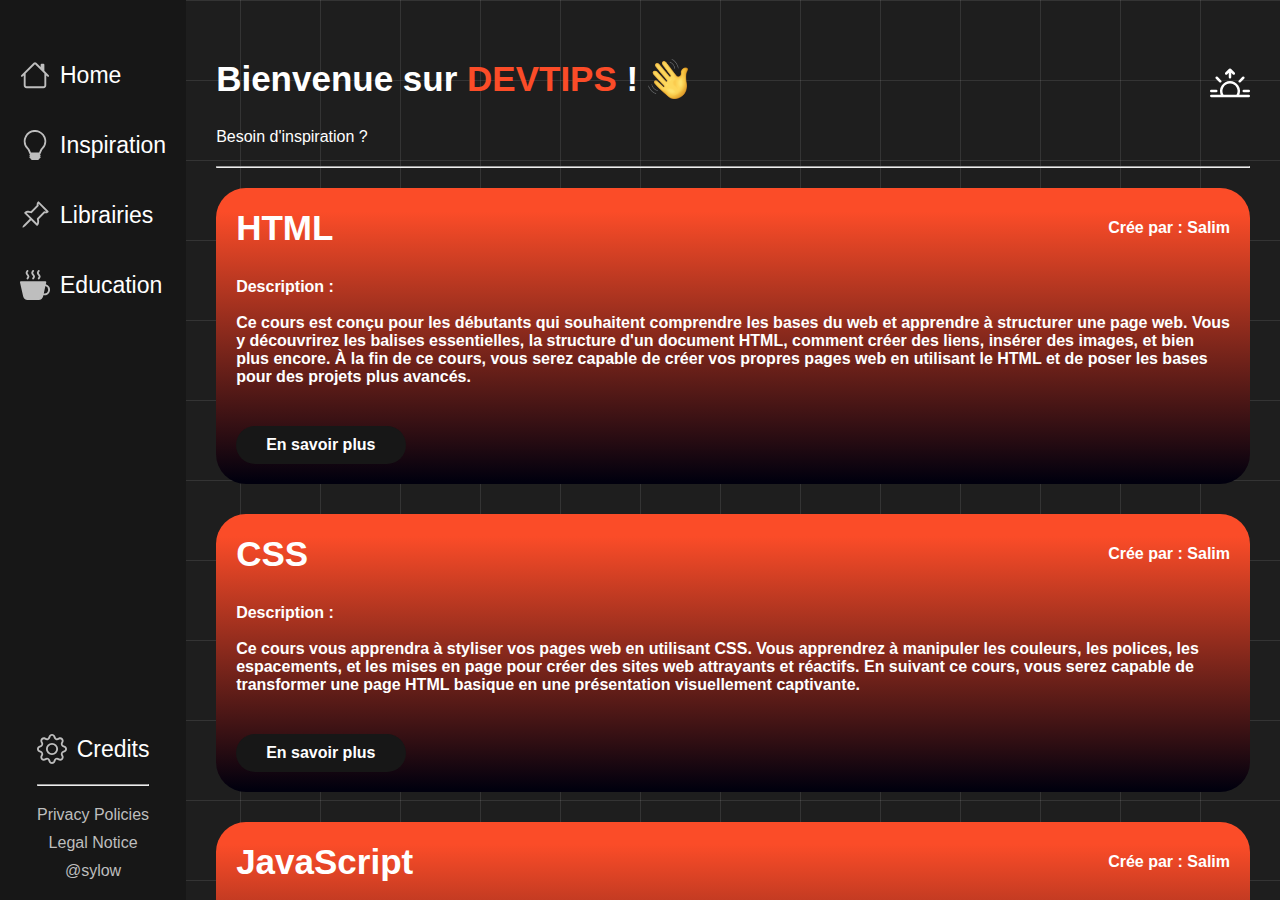
==== cours.html @ d42fabe8 "Modification du mode de traitement des cours, mise en place d'une bdd" ====
<!DOCTYPE html>
<html lang="fr">

<head>
    <meta charset="UTF-8">
    <meta name="viewport" content="width=device-width, initial-scale=1.0">
    <title>DEVTIPS</title>
    <link rel="stylesheet" media="screen and (max-width: 680px)" href="styles/mobile.css">
    <link rel="stylesheet" media="screen and (min-width: 680px)" href="styles/index.css">
    <link rel="stylesheet" href="styles/cartoonloading.css">
</head>

<body>
    <section class="container">
        <section class="barrelateral slide-in-left">
            <section>
                <div class="barrelaterallien">
                    <div class="lienicon">
                        <svg xmlns="http://www.w3.org/2000/svg" width="30" height="30" fill="currentColor"
                            class="bi bi-house" viewBox="0 0 16 16">
                            <path
                                d="M8.707 1.5a1 1 0 0 0-1.414 0L.646 8.146a.5.5 0 0 0 .708.708L2 8.207V13.5A1.5 1.5 0 0 0 3.5 15h9a1.5 1.5 0 0 0 1.5-1.5V8.207l.646.647a.5.5 0 0 0 .708-.708L13 5.793V2.5a.5.5 0 0 0-.5-.5h-1a.5.5 0 0 0-.5.5v1.293zM13 7.207V13.5a.5.5 0 0 1-.5.5h-9a.5.5 0 0 1-.5-.5V7.207l5-5z" />
                        </svg>
                        <a href="index.html" class="barrelateraltxt">Home</a>
                    </div>
                    <div class="lienicon">
                        <svg xmlns="http://www.w3.org/2000/svg" width="30" height="30" fill="currentColor"
                            class="bi bi-lightbulb" viewBox="0 0 16 16">
                            <path
                                d="M2 6a6 6 0 1 1 10.174 4.31c-.203.196-.359.4-.453.619l-.762 1.769A.5.5 0 0 1 10.5 13a.5.5 0 0 1 0 1 .5.5 0 0 1 0 1l-.224.447a1 1 0 0 1-.894.553H6.618a1 1 0 0 1-.894-.553L5.5 15a.5.5 0 0 1 0-1 .5.5 0 0 1 0-1 .5.5 0 0 1-.46-.302l-.761-1.77a2 2 0 0 0-.453-.618A5.98 5.98 0 0 1 2 6m6-5a5 5 0 0 0-3.479 8.592c.263.254.514.564.676.941L5.83 12h4.342l.632-1.467c.162-.377.413-.687.676-.941A5 5 0 0 0 8 1" />
                        </svg>
                        <a href="inspiration.html" class="barrelateraltxt">Inspiration</a>
                    </div>
                    <div class="lienicon">
                        <svg xmlns="http://www.w3.org/2000/svg" width="30" height="30" fill="currentColor"
                            class="bi bi-pin-angle" viewBox="0 0 16 16">
                            <path
                                d="M9.828.722a.5.5 0 0 1 .354.146l4.95 4.95a.5.5 0 0 1 0 .707c-.48.48-1.072.588-1.503.588-.177 0-.335-.018-.46-.039l-3.134 3.134a6 6 0 0 1 .16 1.013c.046.702-.032 1.687-.72 2.375a.5.5 0 0 1-.707 0l-2.829-2.828-3.182 3.182c-.195.195-1.219.902-1.414.707s.512-1.22.707-1.414l3.182-3.182-2.828-2.829a.5.5 0 0 1 0-.707c.688-.688 1.673-.767 2.375-.72a6 6 0 0 1 1.013.16l3.134-3.133a3 3 0 0 1-.04-.461c0-.43.108-1.022.589-1.503a.5.5 0 0 1 .353-.146m.122 2.112v-.002zm0-.002v.002a.5.5 0 0 1-.122.51L6.293 6.878a.5.5 0 0 1-.511.12H5.78l-.014-.004a5 5 0 0 0-.288-.076 5 5 0 0 0-.765-.116c-.422-.028-.836.008-1.175.15l5.51 5.509c.141-.34.177-.753.149-1.175a5 5 0 0 0-.192-1.054l-.004-.013v-.001a.5.5 0 0 1 .12-.512l3.536-3.535a.5.5 0 0 1 .532-.115l.096.022c.087.017.208.034.344.034q.172.002.343-.04L9.927 2.028q-.042.172-.04.343a1.8 1.8 0 0 0 .062.46z" />
                        </svg>
                        <a href="librairie.html" class="barrelateraltxt">Librairies</a>
                    </div>
                    <div class="lienicon">
                        <svg xmlns="http://www.w3.org/2000/svg" width="30" height="30" fill="currentColor"
                            class="bi bi-cup-hot-fill" viewBox="0 0 16 16">
                            <path fill-rule="evenodd"
                                d="M.5 6a.5.5 0 0 0-.488.608l1.652 7.434A2.5 2.5 0 0 0 4.104 16h5.792a2.5 2.5 0 0 0 2.44-1.958l.131-.59a3 3 0 0 0 1.3-5.854l.221-.99A.5.5 0 0 0 13.5 6zM13 12.5a2 2 0 0 1-.316-.025l.867-3.898A2.001 2.001 0 0 1 13 12.5" />
                            <path
                                d="m4.4.8-.003.004-.014.019a4 4 0 0 0-.204.31 2 2 0 0 0-.141.267c-.026.06-.034.092-.037.103v.004a.6.6 0 0 0 .091.248c.075.133.178.272.308.445l.01.012c.118.158.26.347.37.543.112.2.22.455.22.745 0 .188-.065.368-.119.494a3 3 0 0 1-.202.388 5 5 0 0 1-.253.382l-.018.025-.005.008-.002.002A.5.5 0 0 1 3.6 4.2l.003-.004.014-.019a4 4 0 0 0 .204-.31 2 2 0 0 0 .141-.267c.026-.06.034-.092.037-.103a.6.6 0 0 0-.09-.252A4 4 0 0 0 3.6 2.8l-.01-.012a5 5 0 0 1-.37-.543A1.53 1.53 0 0 1 3 1.5c0-.188.065-.368.119-.494.059-.138.134-.274.202-.388a6 6 0 0 1 .253-.382l.025-.035A.5.5 0 0 1 4.4.8m3 0-.003.004-.014.019a4 4 0 0 0-.204.31 2 2 0 0 0-.141.267c-.026.06-.034.092-.037.103v.004a.6.6 0 0 0 .091.248c.075.133.178.272.308.445l.01.012c.118.158.26.347.37.543.112.2.22.455.22.745 0 .188-.065.368-.119.494a3 3 0 0 1-.202.388 5 5 0 0 1-.253.382l-.018.025-.005.008-.002.002A.5.5 0 0 1 6.6 4.2l.003-.004.014-.019a4 4 0 0 0 .204-.31 2 2 0 0 0 .141-.267c.026-.06.034-.092.037-.103a.6.6 0 0 0-.09-.252A4 4 0 0 0 6.6 2.8l-.01-.012a5 5 0 0 1-.37-.543A1.53 1.53 0 0 1 6 1.5c0-.188.065-.368.119-.494.059-.138.134-.274.202-.388a6 6 0 0 1 .253-.382l.025-.035A.5.5 0 0 1 7.4.8m3 0-.003.004-.014.019a4 4 0 0 0-.204.31 2 2 0 0 0-.141.267c-.026.06-.034.092-.037.103v.004a.6.6 0 0 0 .091.248c.075.133.178.272.308.445l.01.012c.118.158.26.347.37.543.112.2.22.455.22.745 0 .188-.065.368-.119.494a3 3 0 0 1-.202.388 5 5 0 0 1-.252.382l-.019.025-.005.008-.002.002A.5.5 0 0 1 9.6 4.2l.003-.004.014-.019a4 4 0 0 0 .204-.31 2 2 0 0 0 .141-.267c.026-.06.034-.092.037-.103a.6.6 0 0 0-.09-.252A4 4 0 0 0 9.6 2.8l-.01-.012a5 5 0 0 1-.37-.543A1.53 1.53 0 0 1 9 1.5c0-.188.065-.368.119-.494.059-.138.134-.274.202-.388a6 6 0 0 1 .253-.382l.025-.035A.5.5 0 0 1 10.4.8" />
                        </svg>
                        <a href="cours.html" class="barrelateraltxt">Education</a>
                    </div>
                </div>
            </section>

            <section>
                <div class="lienicon">
                    <svg xmlns="http://www.w3.org/2000/svg" width="30" height="30" fill="currentColor"
                        class="bi bi-gear" viewBox="0 0 16 16">
                        <path
                            d="M8 4.754a3.246 3.246 0 1 0 0 6.492 3.246 3.246 0 0 0 0-6.492M5.754 8a2.246 2.246 0 1 1 4.492 0 2.246 2.246 0 0 1-4.492 0" />
                        <path
                            d="M9.796 1.343c-.527-1.79-3.065-1.79-3.592 0l-.094.319a.873.873 0 0 1-1.255.52l-.292-.16c-1.64-.892-3.433.902-2.54 2.541l.159.292a.873.873 0 0 1-.52 1.255l-.319.094c-1.79.527-1.79 3.065 0 3.592l.319.094a.873.873 0 0 1 .52 1.255l-.16.292c-.892 1.64.901 3.434 2.541 2.54l.292-.159a.873.873 0 0 1 1.255.52l.094.319c.527 1.79 3.065 1.79 3.592 0l.094-.319a.873.873 0 0 1 1.255-.52l.292.16c1.64.893 3.434-.902 2.54-2.541l-.159-.292a.873.873 0 0 1 .52-1.255l.319-.094c1.79-.527 1.79-3.065 0-3.592l-.319-.094a.873.873 0 0 1-.52-1.255l.16-.292c.893-1.64-.902-3.433-2.541-2.54l-.292.159a.873.873 0 0 1-1.255-.52zm-2.633.283c.246-.835 1.428-.835 1.674 0l.094.319a1.873 1.873 0 0 0 2.693 1.115l.291-.16c.764-.415 1.6.42 1.184 1.185l-.159.292a1.873 1.873 0 0 0 1.116 2.692l.318.094c.835.246.835 1.428 0 1.674l-.319.094a1.873 1.873 0 0 0-1.115 2.693l.16.291c.415.764-.42 1.6-1.185 1.184l-.291-.159a1.873 1.873 0 0 0-2.693 1.116l-.094.318c-.246.835-1.428.835-1.674 0l-.094-.319a1.873 1.873 0 0 0-2.692-1.115l-.292.16c-.764.415-1.6-.42-1.184-1.185l.159-.291A1.873 1.873 0 0 0 1.945 8.93l-.319-.094c-.835-.246-.835-1.428 0-1.674l.319-.094A1.873 1.873 0 0 0 3.06 4.377l-.16-.292c-.415-.764.42-1.6 1.185-1.184l.292.159a1.873 1.873 0 0 0 2.692-1.115z" />
                    </svg>
                    <a href="credits.html" class="barrelateraltxt">Credits</a>
                </div>
                <hr>
                <div class="footerlateral">
                    <div>
                        Privacy Policies
                    </div>
                    <div>
                        Legal Notice
                    </div>
                    <div>
                        @sylow
                    </div>
                </div>
            </section>
        </section>

        <section class="container2 slide-in-bottom">
            <div class="header">
                <div>
                    <div class="titre">
                        <h2>Bienvenue sur <span>DEVTIPS</span> ! </h2><img src="images/handemoji.webp" alt=""
                            class="emoji">
                    </div>
                    <div class="accroche" id="texte">Chargement...</div>
                </div>
                <div class="headerdroit">
                    <div>
                        <svg xmlns="http://www.w3.org/2000/svg" width="40" height="40" fill="currentColor"
                            class="bi bi-sunrise" viewBox="0 0 16 16">
                            <path
                                d="M7.646 1.146a.5.5 0 0 1 .708 0l1.5 1.5a.5.5 0 0 1-.708.708L8.5 2.707V4.5a.5.5 0 0 1-1 0V2.707l-.646.647a.5.5 0 1 1-.708-.708zM2.343 4.343a.5.5 0 0 1 .707 0l1.414 1.414a.5.5 0 0 1-.707.707L2.343 5.05a.5.5 0 0 1 0-.707m11.314 0a.5.5 0 0 1 0 .707l-1.414 1.414a.5.5 0 1 1-.707-.707l1.414-1.414a.5.5 0 0 1 .707 0M8 7a3 3 0 0 1 2.599 4.5H5.4A3 3 0 0 1 8 7m3.71 4.5a4 4 0 1 0-7.418 0H.499a.5.5 0 0 0 0 1h15a.5.5 0 0 0 0-1h-3.79zM0 10a.5.5 0 0 1 .5-.5h2a.5.5 0 0 1 0 1h-2A.5.5 0 0 1 0 10m13 0a.5.5 0 0 1 .5-.5h2a.5.5 0 0 1 0 1h-2a.5.5 0 0 1-.5-.5" />
                        </svg>
                    </div>
                </div>
            </div>

            <hr>
            <!-- LISTE DE TOUTE LES CARTES A AFFICHER EN FONCTION DU CHOIX DE L'UTILISATEUR (oe on peut faire plus opti mais nique) -->

            <!-- TOUTE LES CARTES COURS ICI  -->

            <section class="cartes" id="EDUCATION">
                <div class="carte">
                    <a href="gabarit.html?categorie=html">
                        <section class="infocarte">
                            <div class="titrecarte">
                                HTML
                            </div>
                            <div>
                                Crée par : Salim
                            </div>
                        </section>
                        <div class="descriptioncarte">
                            Description : <br><br>
                            Ce cours est conçu pour les débutants qui souhaitent comprendre les bases du web et
                            apprendre à structurer une page web. Vous y découvrirez les balises essentielles, la
                            structure d'un document HTML, comment créer des liens, insérer des images, et bien plus
                            encore. À la fin de ce cours, vous serez capable de créer vos propres pages web en utilisant
                            le HTML et de poser les bases pour des projets plus avancés.
                        </div>
                        <div class="savoirplus">
                            En savoir plus
                        </div>
                    </a>
                </div>

                <div class="carte">
                    <a href="gabarit.html?categorie=css">
                        <section class="infocarte">
                            <div class="titrecarte">
                                CSS
                            </div>
                            <div>
                                Crée par : Salim
                            </div>
                        </section>
                        <div class="descriptioncarte">
                            Description : <br><br>
                            Ce cours vous apprendra à styliser vos pages web en utilisant CSS. Vous apprendrez à
                            manipuler les couleurs, les polices, les espacements, et les mises en page pour créer des
                            sites web attrayants et réactifs. En suivant ce cours, vous serez capable de transformer une
                            page HTML basique en une présentation visuellement captivante.
                        </div>
                        <div class="savoirplus">
                            En savoir plus
                        </div>
                    </a>
                </div>


                <div class="carte">
                    <a href="gabarit.html?categorie=javascript">
                        <section class="infocarte">
                            <div class="titrecarte">
                                JavaScript
                            </div>
                            <div>
                                Crée par : Salim
                            </div>
                        </section>
                        <div class="descriptioncarte">
                            Description : <br><br>
                            Ce cours couvre les bases de JavaScript, le langage de programmation le plus populaire pour
                            le web. Vous apprendrez à rendre vos pages web interactives, à manipuler le DOM, à gérer les
                            événements utilisateur, et à travailler avec des API. Ce cours est idéal pour ceux qui
                            souhaitent donner vie à leurs sites web avec des fonctionnalités dynamiques.
                        </div>
                        <div class="savoirplus">
                            En savoir plus
                        </div>
                    </a>
                </div>


                <div class="carte">
                    <a href="gabarit.html?categorie=php">
                        <section class="infocarte">
                            <div class="titrecarte">
                                PHP
                            </div>
                            <div>
                                Crée par : Arthur
                            </div>
                        </section>
                        <div class="descriptioncarte">
                            Description : <br><br>
                            Dans ce cours, vous apprendrez les bases de PHP, un langage de script côté serveur utilisé
                            pour créer des pages web dynamiques. Vous découvrirez comment manipuler des bases de
                            données, gérer des sessions utilisateur, et créer des applications web robustes. Ce cours
                            est essentiel pour ceux qui veulent développer des sites web complets et fonctionnels.
                        </div>
                        <div class="savoirplus">
                            En savoir plus
                        </div>
                    </a>
                </div>


                <div class="carte">
                    <a href="gabarit.html?categorie=sql">
                        <section class="infocarte">
                            <div class="titrecarte">
                                SQL
                            </div>
                            <div>
                                Crée par : Arthur
                            </div>
                        </section>
                        <div class="descriptioncarte">
                            Description : <br><br>
                            Ce cours vous enseignera les concepts de base de SQL, le langage utilisé pour interagir avec
                            les bases de données. Vous apprendrez à effectuer des requêtes, à insérer, mettre à jour et
                            supprimer des données, et à comprendre les principes fondamentaux des bases de données
                            relationnelles. À la fin de ce cours, vous serez capable de gérer et manipuler des données
                            efficacement.
                        </div>
                        <div class="savoirplus">
                            En savoir plus
                        </div>
                    </a>
                </div>
            </section>


            
            <div>
                Le reste est en cours de livraison !
            </div>
            <div class="loader">
                <div class="truckWrapper">
                    <div class="truckBody">
                        <svg xmlns="http://www.w3.org/2000/svg" fill="none" viewBox="0 0 198 93" class="trucksvg">
                            <path stroke-width="3" stroke="#282828" fill="#F83D3D"
                                d="M135 22.5H177.264C178.295 22.5 179.22 23.133 179.594 24.0939L192.33 56.8443C192.442 57.1332 192.5 57.4404 192.5 57.7504V89C192.5 90.3807 191.381 91.5 190 91.5H135C133.619 91.5 132.5 90.3807 132.5 89V25C132.5 23.6193 133.619 22.5 135 22.5Z">
                            </path>
                            <path stroke-width="3" stroke="#282828" fill="#7D7C7C"
                                d="M146 33.5H181.741C182.779 33.5 183.709 34.1415 184.078 35.112L190.538 52.112C191.16 53.748 189.951 55.5 188.201 55.5H146C144.619 55.5 143.5 54.3807 143.5 53V36C143.5 34.6193 144.619 33.5 146 33.5Z">
                            </path>
                            <path stroke-width="2" stroke="#282828" fill="#282828"
                                d="M150 65C150 65.39 149.763 65.8656 149.127 66.2893C148.499 66.7083 147.573 67 146.5 67C145.427 67 144.501 66.7083 143.873 66.2893C143.237 65.8656 143 65.39 143 65C143 64.61 143.237 64.1344 143.873 63.7107C144.501 63.2917 145.427 63 146.5 63C147.573 63 148.499 63.2917 149.127 63.7107C149.763 64.1344 150 64.61 150 65Z">
                            </path>
                            <rect stroke-width="2" stroke="#282828" fill="#FFFCAB" rx="1" height="7" width="5" y="63"
                                x="187"></rect>
                            <rect stroke-width="2" stroke="#282828" fill="#282828" rx="1" height="11" width="4" y="81"
                                x="193"></rect>
                            <rect stroke-width="3" stroke="#282828" fill="#DFDFDF" rx="2.5" height="90" width="121"
                                y="1.5" x="6.5"></rect>
                            <rect stroke-width="2" stroke="#282828" fill="#DFDFDF" rx="2" height="4" width="6" y="84"
                                x="1"></rect>
                        </svg>
                    </div>
                    <div class="truckTires">
                        <svg xmlns="http://www.w3.org/2000/svg" fill="none" viewBox="0 0 30 30" class="tiresvg">
                            <circle stroke-width="3" stroke="#282828" fill="#282828" r="13.5" cy="15" cx="15">
                            </circle>
                            <circle fill="#DFDFDF" r="7" cy="15" cx="15"></circle>
                        </svg>
                        <svg xmlns="http://www.w3.org/2000/svg" fill="none" viewBox="0 0 30 30" class="tiresvg">
                            <circle stroke-width="3" stroke="#282828" fill="#282828" r="13.5" cy="15" cx="15">
                            </circle>
                            <circle fill="#DFDFDF" r="7" cy="15" cx="15"></circle>
                        </svg>
                    </div>
                    <div class="road"></div>

                    <svg xml:space="preserve" viewBox="0 0 453.459 453.459" xmlns:xlink="http://www.w3.org/1999/xlink"
                        xmlns="http://www.w3.org/2000/svg" id="Capa_1" version="1.1" fill="#000000" class="lampPost">
                        <path d="M252.882,0c-37.781,0-68.686,29.953-70.245,67.358h-6.917v8.954c-26.109,2.163-45.463,10.011-45.463,19.366h9.993
c-1.65,5.146-2.507,10.54-2.507,16.017c0,28.956,23.558,52.514,52.514,52.514c28.956,0,52.514-23.558,52.514-52.514
c0-5.478-0.856-10.872-2.506-16.017h9.992c0-9.354-19.352-17.204-45.463-19.366v-8.954h-6.149C200.189,38.779,223.924,16,252.882,16
c29.952,0,54.32,24.368,54.32,54.32c0,28.774-11.078,37.009-25.105,47.437c-17.444,12.968-37.216,27.667-37.216,78.884v113.914
h-0.797c-5.068,0-9.174,4.108-9.174,9.177c0,2.844,1.293,5.383,3.321,7.066c-3.432,27.933-26.851,95.744-8.226,115.459v11.202h45.75
v-11.202c18.625-19.715-4.794-87.527-8.227-115.459c2.029-1.683,3.322-4.223,3.322-7.066c0-5.068-4.107-9.177-9.176-9.177h-0.795
V196.641c0-43.174,14.942-54.283,30.762-66.043c14.793-10.997,31.559-23.461,31.559-60.277C323.202,31.545,291.656,0,252.882,0z
M232.77,111.694c0,23.442-19.071,42.514-42.514,42.514c-23.442,0-42.514-19.072-42.514-42.514c0-5.531,1.078-10.957,3.141-16.017
h78.747C231.693,100.736,232.77,106.162,232.77,111.694z"></path>
                    </svg>
                </div>
            </div>

        </section>
    </section>

    <script src="js/tips.js"></script>
</body>

</html>
---- styles/mobile.css ----
body {
    font-family: Arial, Helvetica, sans-serif;
    margin: 0px;
    color: #ffffff;
    width: 100%;
    height: 100%;
  
    background: #1E1E1E;
    --gap: 5em;
    --line: 1px;
    --color: rgba(255, 255, 255, 0.2);
  
    background-image: linear-gradient(
        -90deg,
        transparent calc(var(--gap) - var(--line)),
        var(--color) calc(var(--gap) - var(--line) + 1px),
        var(--color) var(--gap)
      ),
      linear-gradient(
        0deg,
        transparent calc(var(--gap) - var(--line)),
        var(--color) calc(var(--gap) - var(--line) + 1px),
        var(--color) var(--gap)
      );
    background-size: var(--gap) var(--gap);
}

a {
    color: #ffffff;
    text-decoration: none;
}

span {
    color: #fb4c28;
}

hr {
    margin: 20px 0px 20px 0px;
}

h2 {
    font-size: 35px;
}

h3 {
    font-size: 25px;
}

.emoji {
    display: none;
    width: 40px;
}

.container {
    display: grid;
    grid-template-columns: auto 1fr;
    height: 100vh;
}

.lienicon {
    align-items: center;
    text-align: center;
    display: flex;
    gap: 10px;
    transition: 0.4s;
}

.lienicon svg {
    transition: color 0.3s;
}

.lienicon:hover,
.lienicon:hover svg,
.lienicon:hover a {
    color: #fb4c28;
    transform: scale(1.1, 1.1);
}

.barrelateral {
    align-items: center;
    background-color: #171717;
    display: flex;
    justify-content: space-between;
    flex-direction: column;
    color: #BEBEBE;
    left: 0px;
    top: 0px;
    bottom: 0px;
    padding: 60px 20px 20px 20px;
}

.barrelateral>section>.barrelaterallien {
    display: flex;
    flex-direction: column;
    gap: 40px;
}

.barrelateraltxt {
    font-size: 16px;
}

.footerlateral {
    text-align: center;
    gap: 10px;
    display: flex;
    flex-direction: column;
}

.container2 {
    padding: 30px;
    position: sticky;
    top: 0;
    /* positionne le haut de l'élément contre le haut de la fenêtre de visualisation */
    overflow-y: auto;
    /* Permet le défilement interne si le contenu dépasse la hauteur de la fenêtre */
    overflow-x: hidden;
    max-height: 100vh;
    /* Assure que la section ne dépasse pas la hauteur de la fenêtre */
}

.header {
    align-items: center;
    display: flex;
    justify-content: space-between;
}

.titre {
    align-items: center;
    display: flex;
    gap: 10px;
}

.accroche {
    font-weight: lighter;
}

.headerdroit {
    display: flex;
    flex-direction: column;
    align-items: flex-end;
    justify-content: flex-end;
    text-align: right;
}

.flex {
    display: flex;
    justify-content: space-between;
}

.flex>a {
    cursor: pointer;
    color: #fb4c28;
    font-size: 20px;
    font-weight: bold;
}


/* cartes */
.cartes {
    display: flex;
    gap: 30px;
    justify-content: space-between;
    flex-wrap: wrap;
}

.carte {
    color: #ffffff;
    font-weight: bold;
    padding: 20px;
    background: linear-gradient(180deg, rgba(251,76,40,1) 8%, rgba(1,0,14,1) 99%);
    border-radius: 30px;
    background-size: cover;
    width: 100%;
}

.infocarte {
    text-align: left;
    display: flex;
    flex-direction: column;
    justify-content: space-between;
    margin-bottom: 30px;
}

.titrecarte {
    font-size: 25px;
}

.descriptioncarte {
    display: none;
    margin-bottom: 40px;
    font-size: 12px;
}

.savoirplus {
    background-color: #171717;
    color: #ffffff;
    border-radius: 20px;
    padding: 10px 30px 10px 30px;
    width: fit-content;
}

/* CREDITS */
.creditpersonne{
    text-align: center;
}
.creditcontainer{
    align-items: center;
    display: flex;
    gap: 60px;
    flex-direction: column;
    justify-content: space-evenly;
}
.ppcontainer{
    width: 190px;
}
.pp{
    width: 100%;
    height: auto;
    border-radius: 10%;
}


/* ANIMATIONS */
.slide-in-left {
    -webkit-animation: slide-in-left 0.9s cubic-bezier(0.250, 0.460, 0.450, 0.940) both;
    animation: slide-in-left 0.9s cubic-bezier(0.250, 0.460, 0.450, 0.940) both;
}

/* ----------------------------------------------
 * Generated by Animista on 2024-9-6 16:34:33
 * Licensed under FreeBSD License.
 * See http://animista.net/license for more info. 
 * w: http://animista.net, t: @cssanimista
 * ---------------------------------------------- */

/**
 * ----------------------------------------
 * animation slide-in-left
 * ----------------------------------------
 */
@-webkit-keyframes slide-in-left {
    0% {
        -webkit-transform: translateX(-1000px);
        transform: translateX(-1000px);
        opacity: 0;
    }

    100% {
        -webkit-transform: translateX(0);
        transform: translateX(0);
        opacity: 1;
    }
}

@keyframes slide-in-left {
    0% {
        -webkit-transform: translateX(-1000px);
        transform: translateX(-1000px);
        opacity: 0;
    }

    100% {
        -webkit-transform: translateX(0);
        transform: translateX(0);
        opacity: 1;
    }
}

.slide-in-bottom {
    -webkit-animation: slide-in-bottom 0.9s cubic-bezier(0.250, 0.460, 0.450, 0.940) 1s both;
    animation: slide-in-bottom 0.9s cubic-bezier(0.250, 0.460, 0.450, 0.940) 1s both;
}

/* ----------------------------------------------
 * Generated by Animista on 2024-9-6 16:35:33
 * Licensed under FreeBSD License.
 * See http://animista.net/license for more info. 
 * w: http://animista.net, t: @cssanimista
 * ---------------------------------------------- */

/**
 * ----------------------------------------
 * animation slide-in-bottom
 * ----------------------------------------
 */
@-webkit-keyframes slide-in-bottom {
    0% {
        -webkit-transform: translateY(1000px);
        transform: translateY(1000px);
        opacity: 0;
    }

    100% {
        -webkit-transform: translateY(0);
        transform: translateY(0);
        opacity: 1;
    }
}

@keyframes slide-in-bottom {
    0% {
        -webkit-transform: translateY(1000px);
        transform: translateY(1000px);
        opacity: 0;
    }

    100% {
        -webkit-transform: translateY(0);
        transform: translateY(0);
        opacity: 1;
    }
}
---- styles/index.css ----
body {
    font-family: Arial, Helvetica, sans-serif;
    margin: 0px;
    color: #ffffff;
    width: 100%;
    height: 100%;
  
    background: #1E1E1E;
    --gap: 5em;
    --line: 1px;
    --color: rgba(255, 255, 255, 0.2);
  
    background-image: linear-gradient(
        -90deg,
        transparent calc(var(--gap) - var(--line)),
        var(--color) calc(var(--gap) - var(--line) + 1px),
        var(--color) var(--gap)
      ),
      linear-gradient(
        0deg,
        transparent calc(var(--gap) - var(--line)),
        var(--color) calc(var(--gap) - var(--line) + 1px),
        var(--color) var(--gap)
      );
    background-size: var(--gap) var(--gap);
}

a {
    color: #ffffff;
    text-decoration: none;
}

span {
    color: #fb4c28;
}

hr {
    margin: 20px 0px 20px 0px;
}
h1{
    font-size: 40px;
}
h2 {
    font-size: 35px;
}

h3 {
    font-size: 25px;
}

.emoji {
    width: 40px;
    display: block;
}

.container {
    display: grid;
    grid-template-columns: auto 1fr;
    height: 100vh;
}

.lienicon {
    align-items: center;
    text-align: center;
    display: flex;
    gap: 10px;
    transition: 0.4s;
}

.lienicon svg {
    transition: color 0.3s;
}

.lienicon:hover,
.lienicon:hover svg,
.lienicon:hover a {
    color: #fb4c28;
    transform: scale(1.1, 1.1);
}

.barrelateral {
    align-items: center;
    background-color: #171717;
    display: flex;
    justify-content: space-between;
    flex-direction: column;
    color: #BEBEBE;
    left: 0px;
    top: 0px;
    bottom: 0px;
    padding: 60px 20px 20px 20px;
}

.barrelateral>section>.barrelaterallien {
    display: flex;
    flex-direction: column;
    gap: 40px;
}

.barrelateraltxt {
    font-size: 23px;
}

.footerlateral {
    text-align: center;
    gap: 10px;
    display: flex;
    flex-direction: column;
}

.container2 {
    padding: 30px;
    position: sticky;
    top: 0;
    /* positionne le haut de l'élément contre le haut de la fenêtre de visualisation */
    overflow-y: auto;
    /* Permet le défilement interne si le contenu dépasse la hauteur de la fenêtre */
    overflow-x: hidden;
    max-height: 100vh;
    /* Assure que la section ne dépasse pas la hauteur de la fenêtre */
}

.header {
    align-items: center;
    display: flex;
    justify-content: space-between;
}

.titre {
    align-items: center;
    display: flex;
    gap: 10px;
}

.accroche {
    font-weight: lighter;
}

.headerdroit {
    display: flex;
    flex-direction: column;
    align-items: flex-end;
    justify-content: flex-end;
    text-align: right;
}

.flex {
    display: flex;
    justify-content: space-between;
}

.flex>a {
    cursor: pointer;
    color: #fb4c28;
    font-size: 20px;
    font-weight: bold;
}


/* cartes */
.cartes {
    display: flex;
    gap: 30px;
    justify-content: space-between;
    flex-wrap: wrap;
}

.carte {
    color: #ffffff;
    font-weight: bold;
    padding: 20px;
    background: linear-gradient(180deg, rgba(251,76,40,1) 8%, rgba(1,0,14,1) 99%);
    border-radius: 30px;
    background-size: cover;
    width: 100%;
}

.infocarte {
    align-items: center;
    display: flex;
    justify-content: space-between;
    margin-bottom: 30px;
}

.titrecarte {
    font-size: 35px;
}

.descriptioncarte {
    margin-bottom: 40px;
}

.savoirplus {
    background-color: #171717;
    color: #ffffff;
    border-radius: 20px;
    padding: 10px 30px 10px 30px;
    width: fit-content;
}

/* CREDITS */
.creditpersonne{
    text-align: center;
}
.creditcontainer{
    display: flex;
    justify-content: space-evenly;
}
.ppcontainer{
    width: 350px;
}
.pp{
    width: 100%;
    height: auto;
    border-radius: 10%;
}


/* ANIMATIONS */
.slide-in-left {
    -webkit-animation: slide-in-left 0.9s cubic-bezier(0.250, 0.460, 0.450, 0.940) both;
    animation: slide-in-left 0.9s cubic-bezier(0.250, 0.460, 0.450, 0.940) both;
}

/* ----------------------------------------------
 * Generated by Animista on 2024-9-6 16:34:33
 * Licensed under FreeBSD License.
 * See http://animista.net/license for more info. 
 * w: http://animista.net, t: @cssanimista
 * ---------------------------------------------- */

/**
 * ----------------------------------------
 * animation slide-in-left
 * ----------------------------------------
 */
@-webkit-keyframes slide-in-left {
    0% {
        -webkit-transform: translateX(-1000px);
        transform: translateX(-1000px);
        opacity: 0;
    }

    100% {
        -webkit-transform: translateX(0);
        transform: translateX(0);
        opacity: 1;
    }
}

@keyframes slide-in-left {
    0% {
        -webkit-transform: translateX(-1000px);
        transform: translateX(-1000px);
        opacity: 0;
    }

    100% {
        -webkit-transform: translateX(0);
        transform: translateX(0);
        opacity: 1;
    }
}

.slide-in-bottom {
    -webkit-animation: slide-in-bottom 0.9s cubic-bezier(0.250, 0.460, 0.450, 0.940) 1s both;
    animation: slide-in-bottom 0.9s cubic-bezier(0.250, 0.460, 0.450, 0.940) 1s both;
}

/* ----------------------------------------------
 * Generated by Animista on 2024-9-6 16:35:33
 * Licensed under FreeBSD License.
 * See http://animista.net/license for more info. 
 * w: http://animista.net, t: @cssanimista
 * ---------------------------------------------- */

/**
 * ----------------------------------------
 * animation slide-in-bottom
 * ----------------------------------------
 */
@-webkit-keyframes slide-in-bottom {
    0% {
        -webkit-transform: translateY(1000px);
        transform: translateY(1000px);
        opacity: 0;
    }

    100% {
        -webkit-transform: translateY(0);
        transform: translateY(0);
        opacity: 1;
    }
}

@keyframes slide-in-bottom {
    0% {
        -webkit-transform: translateY(1000px);
        transform: translateY(1000px);
        opacity: 0;
    }

    100% {
        -webkit-transform: translateY(0);
        transform: translateY(0);
        opacity: 1;
    }
}
---- styles/cartoonloading.css ----
/* From Uiverse.io by vinodjangid07 */ 
.loader {
    width: fit-content;
    height: fit-content;
    display: flex;
    align-items: center;
    justify-content: center;
  }
  
  .truckWrapper {
    width: 200px;
    height: 100px;
    display: flex;
    flex-direction: column;
    position: relative;
    align-items: center;
    justify-content: flex-end;
    overflow-x: hidden;
  }
  /* truck upper body */
  .truckBody {
    width: 130px;
    height: fit-content;
    margin-bottom: 6px;
    animation: motion 1s linear infinite;
  }
  /* truck suspension animation*/
  @keyframes motion {
    0% {
      transform: translateY(0px);
    }
    50% {
      transform: translateY(3px);
    }
    100% {
      transform: translateY(0px);
    }
  }
  /* truck's tires */
  .truckTires {
    width: 130px;
    height: fit-content;
    display: flex;
    align-items: center;
    justify-content: space-between;
    padding: 0px 10px 0px 15px;
    position: absolute;
    bottom: 0;
  }
  .truckTires svg {
    width: 24px;
  }
  
  .road {
    width: 100%;
    height: 1.5px;
    background-color: #282828;
    position: relative;
    bottom: 0;
    align-self: flex-end;
    border-radius: 3px;
  }
  .road::before {
    content: "";
    position: absolute;
    width: 20px;
    height: 100%;
    background-color: #282828;
    right: -50%;
    border-radius: 3px;
    animation: roadAnimation 1.4s linear infinite;
    border-left: 10px solid white;
  }
  .road::after {
    content: "";
    position: absolute;
    width: 10px;
    height: 100%;
    background-color: #282828;
    right: -65%;
    border-radius: 3px;
    animation: roadAnimation 1.4s linear infinite;
    border-left: 4px solid white;
  }
  
  .lampPost {
    position: absolute;
    bottom: 0;
    right: -90%;
    height: 90px;
    animation: roadAnimation 1.4s linear infinite;
  }
  
  @keyframes roadAnimation {
    0% {
      transform: translateX(0px);
    }
    100% {
      transform: translateX(-350px);
    }
  }
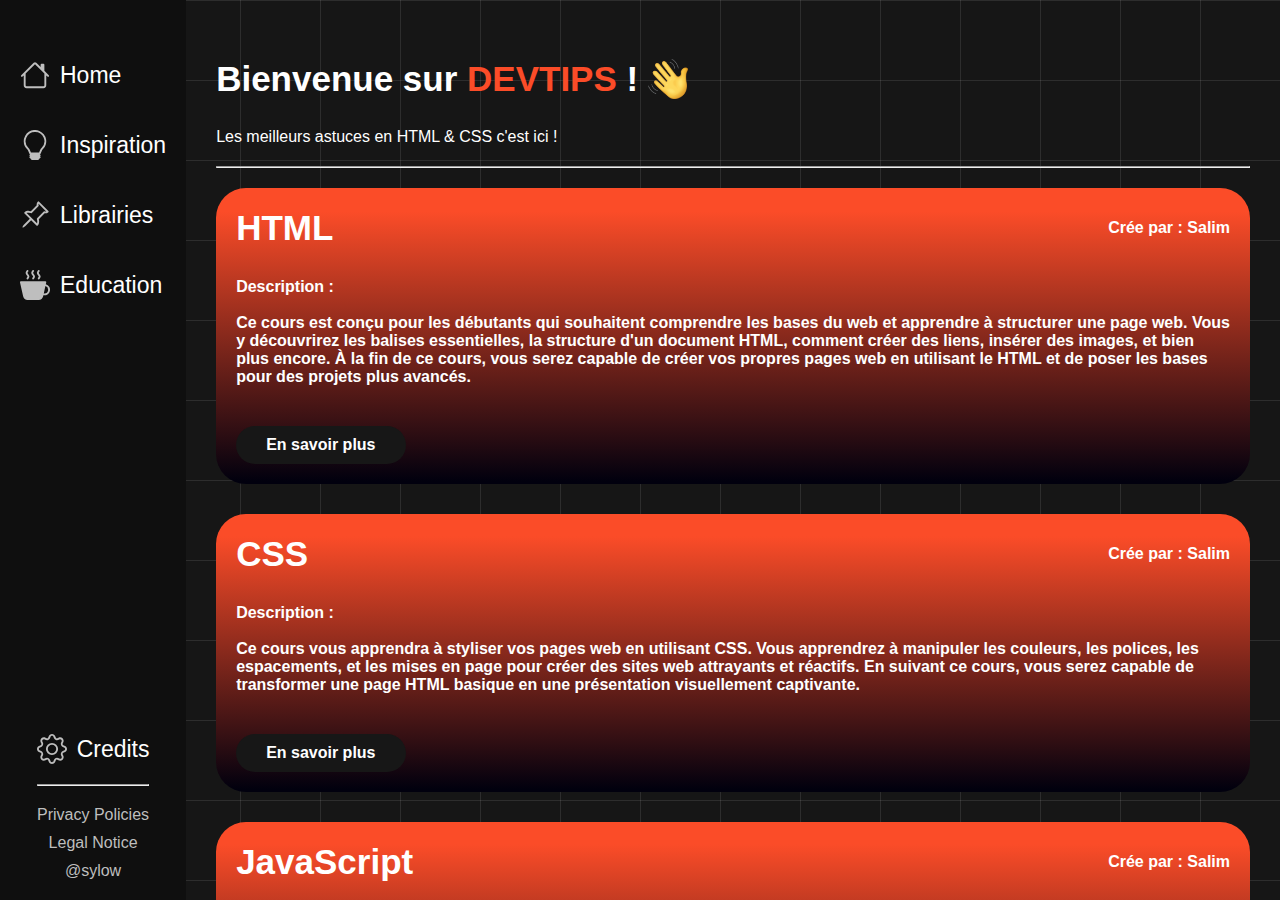
==== commit 18170dc5: "responsive" ====
--- a/cours.html
+++ b/cours.html
@@ -12,7 +12,7 @@
 
 <body>
     <section class="container">
-        <section class="barrelateral slide-in-left">
+        <section class="barrelateral cacher slide-in-left">
             <section>
                 <div class="barrelaterallien">
                     <div class="lienicon">
@@ -89,10 +89,10 @@
                 </div>
                 <div class="headerdroit">
                     <div>
-                        <svg xmlns="http://www.w3.org/2000/svg" width="40" height="40" fill="currentColor"
-                            class="bi bi-sunrise" viewBox="0 0 16 16">
-                            <path
-                                d="M7.646 1.146a.5.5 0 0 1 .708 0l1.5 1.5a.5.5 0 0 1-.708.708L8.5 2.707V4.5a.5.5 0 0 1-1 0V2.707l-.646.647a.5.5 0 1 1-.708-.708zM2.343 4.343a.5.5 0 0 1 .707 0l1.414 1.414a.5.5 0 0 1-.707.707L2.343 5.05a.5.5 0 0 1 0-.707m11.314 0a.5.5 0 0 1 0 .707l-1.414 1.414a.5.5 0 1 1-.707-.707l1.414-1.414a.5.5 0 0 1 .707 0M8 7a3 3 0 0 1 2.599 4.5H5.4A3 3 0 0 1 8 7m3.71 4.5a4 4 0 1 0-7.418 0H.499a.5.5 0 0 0 0 1h15a.5.5 0 0 0 0-1h-3.79zM0 10a.5.5 0 0 1 .5-.5h2a.5.5 0 0 1 0 1h-2A.5.5 0 0 1 0 10m13 0a.5.5 0 0 1 .5-.5h2a.5.5 0 0 1 0 1h-2a.5.5 0 0 1-.5-.5" />
+                        <svg xmlns="http://www.w3.org/2000/svg" width="40" height="40" fill="currentColor" id="menu"
+                            class="bi bi-list" viewBox="0 0 16 16">
+                            <path fill-rule="evenodd"
+                                d="M2.5 12a.5.5 0 0 1 .5-.5h10a.5.5 0 0 1 0 1H3a.5.5 0 0 1-.5-.5m0-4a.5.5 0 0 1 .5-.5h10a.5.5 0 0 1 0 1H3a.5.5 0 0 1-.5-.5m0-4a.5.5 0 0 1 .5-.5h10a.5.5 0 0 1 0 1H3a.5.5 0 0 1-.5-.5" />
                         </svg>
                     </div>
                 </div>
@@ -285,6 +285,8 @@
         </section>
     </section>
 
+
+    <script src="js/menu.js"></script>
     <script src="js/tips.js"></script>
 </body>
 
--- a/styles/mobile.css
+++ b/styles/mobile.css
@@ -4,8 +4,9 @@
     color: #ffffff;
     width: 100%;
     height: 100%;
+
   
-    background: #1E1E1E;
+    background: #161616;
     --gap: 5em;
     --line: 1px;
     --color: rgba(255, 255, 255, 0.2);
@@ -66,7 +67,7 @@
 }
 
 .lienicon svg {
-    transition: color 0.3s;
+    transition: color 0.2s;
 }
 
 .lienicon:hover,
@@ -75,7 +76,9 @@
     color: #fb4c28;
     transform: scale(1.1, 1.1);
 }
-
+.cacher{
+    transform: translateX(-100%) !important;
+}
 .barrelateral {
     align-items: center;
     background-color: #171717;
@@ -87,6 +90,8 @@
     top: 0px;
     bottom: 0px;
     padding: 60px 20px 20px 20px;
+    position: fixed;
+    z-index: 400;
 }
 
 .barrelateral>section>.barrelaterallien {
@@ -218,8 +223,28 @@
     height: auto;
     border-radius: 10%;
 }
-
-
+/* bouttoncours */
+.boutoncours{
+    padding: 20px;
+    transition: 0.4s;
+    display: inline-block;
+    border-style: solid;
+    border-width: 2px;
+    border-color: #ffffff;
+}
+.boutoncours:hover{
+    color: #fb4c28;
+    border-radius: 20px;
+    transform: scale(1.02, 1.02);
+}
+/* iframe */
+iframe{
+    border-radius: 30px;
+    border-style: solid;
+    border-color: #fb4c28;
+    margin: 30px;
+    border-width: 3px;
+}
 /* ANIMATIONS */
 .slide-in-left {
     -webkit-animation: slide-in-left 0.9s cubic-bezier(0.250, 0.460, 0.450, 0.940) both;
--- a/styles/index.css
+++ b/styles/index.css
@@ -4,24 +4,20 @@
     color: #ffffff;
     width: 100%;
     height: 100%;
-  
-    background: #1E1E1E;
+
+    background: #161616;
     --gap: 5em;
     --line: 1px;
     --color: rgba(255, 255, 255, 0.2);
-  
-    background-image: linear-gradient(
-        -90deg,
-        transparent calc(var(--gap) - var(--line)),
-        var(--color) calc(var(--gap) - var(--line) + 1px),
-        var(--color) var(--gap)
-      ),
-      linear-gradient(
-        0deg,
-        transparent calc(var(--gap) - var(--line)),
-        var(--color) calc(var(--gap) - var(--line) + 1px),
-        var(--color) var(--gap)
-      );
+
+    background-image: linear-gradient(-90deg,
+            transparent calc(var(--gap) - var(--line)),
+            var(--color) calc(var(--gap) - var(--line) + 1px),
+            var(--color) var(--gap)),
+        linear-gradient(0deg,
+            transparent calc(var(--gap) - var(--line)),
+            var(--color) calc(var(--gap) - var(--line) + 1px),
+            var(--color) var(--gap));
     background-size: var(--gap) var(--gap);
 }
 
@@ -37,9 +33,11 @@
 hr {
     margin: 20px 0px 20px 0px;
 }
-h1{
+
+h1 {
     font-size: 40px;
 }
+
 h2 {
     font-size: 35px;
 }
@@ -77,14 +75,17 @@
     color: #fb4c28;
     transform: scale(1.1, 1.1);
 }
-
+#menu{
+    display: none;
+}
 .barrelateral {
     align-items: center;
-    background-color: #171717;
+    background-color: #0f0f0f;
     display: flex;
     justify-content: space-between;
     flex-direction: column;
     color: #BEBEBE;
+    position: static;
     left: 0px;
     top: 0px;
     bottom: 0px;
@@ -169,7 +170,7 @@
     color: #ffffff;
     font-weight: bold;
     padding: 20px;
-    background: linear-gradient(180deg, rgba(251,76,40,1) 8%, rgba(1,0,14,1) 99%);
+    background: linear-gradient(180deg, rgba(251, 76, 40, 1) 8%, rgba(1, 0, 14, 1) 99%);
     border-radius: 30px;
     background-size: cover;
     width: 100%;
@@ -199,27 +200,67 @@
 }
 
 /* CREDITS */
-.creditpersonne{
+.creditpersonne {
     text-align: center;
 }
-.creditcontainer{
+
+.creditcontainer {
     display: flex;
     justify-content: space-evenly;
 }
-.ppcontainer{
+
+.ppcontainer {
     width: 350px;
 }
-.pp{
+
+.pp {
     width: 100%;
     height: auto;
     border-radius: 10%;
 }
 
+/* bouttoncours */
+#courses-container {
+    display: grid;
+    grid-template-columns: 1fr 1fr 1fr;
+}
+
+
+
+.boutoncours {
+    padding: 20px;
+    transition: 0.4s;
+    border-style: solid;
+    border-width: 2px;
+    border-color: #ffffff;
+    width: 300px;
+    height: 80px;
+    display: flex;
+    flex-direction: column;
+    align-items: center;
+    justify-content: center;
+    text-align: center;
+}
+
+.boutoncours:hover {
+    color: #fb4c28;
+    border-radius: 20px;
+    transform: scale(1.02, 1.02);
+}
+
+/* iframe */
+iframe {
+    border-radius: 30px;
+    border-style: solid;
+    border-color: #fb4c28;
+    margin: 30px;
+    border-width: 3px;
+}
 
 /* ANIMATIONS */
 .slide-in-left {
-    -webkit-animation: slide-in-left 0.9s cubic-bezier(0.250, 0.460, 0.450, 0.940) both;
-    animation: slide-in-left 0.9s cubic-bezier(0.250, 0.460, 0.450, 0.940) both;
+    -webkit-animation: slide-in-left 0.4s cubic-bezier(0.250, 0.460, 0.450, 0.940) both;
+    animation: slide-in-left 0.4s cubic-bezier(0.250, 0.460, 0.450, 0.940) both;
 }
 
 /* ----------------------------------------------
@@ -263,8 +304,8 @@
 }
 
 .slide-in-bottom {
-    -webkit-animation: slide-in-bottom 0.9s cubic-bezier(0.250, 0.460, 0.450, 0.940) 1s both;
-    animation: slide-in-bottom 0.9s cubic-bezier(0.250, 0.460, 0.450, 0.940) 1s both;
+    -webkit-animation: slide-in-bottom 0.4s cubic-bezier(0.250, 0.460, 0.450, 0.940) 0.4s both;
+    animation: slide-in-bottom 0.4s cubic-bezier(0.250, 0.460, 0.450, 0.940) 0.4s both;
 }
 
 /* ----------------------------------------------
@@ -305,4 +346,4 @@
         transform: translateY(0);
         opacity: 1;
     }
-}
+}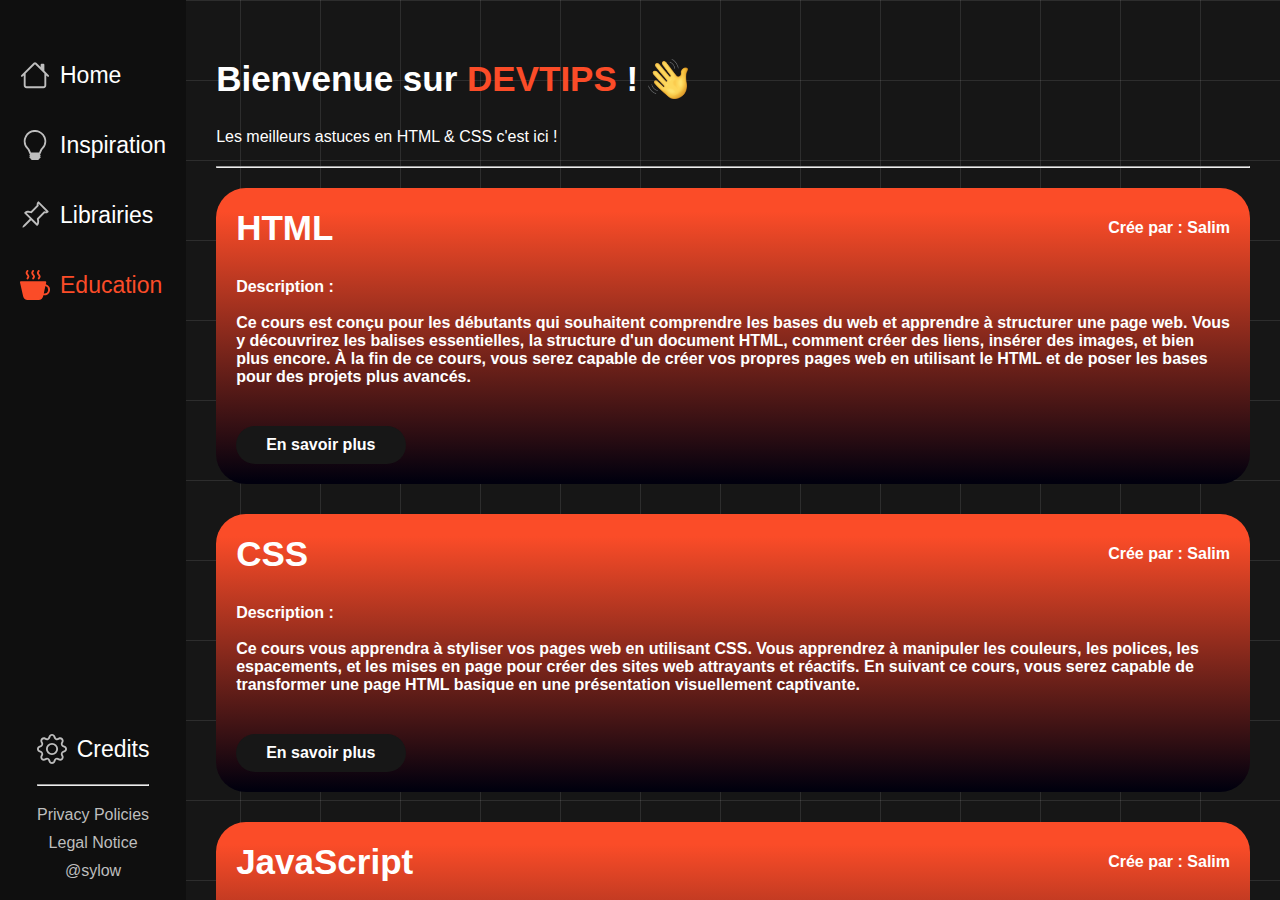
==== commit 974b0660: "UI" ====
--- a/cours.html
+++ b/cours.html
@@ -40,14 +40,14 @@
                         <a href="librairie.html" class="barrelateraltxt">Librairies</a>
                     </div>
                     <div class="lienicon">
-                        <svg xmlns="http://www.w3.org/2000/svg" width="30" height="30" fill="currentColor"
+                        <svg xmlns="http://www.w3.org/2000/svg" width="30" height="30" fill="#fb4c28"
                             class="bi bi-cup-hot-fill" viewBox="0 0 16 16">
                             <path fill-rule="evenodd"
                                 d="M.5 6a.5.5 0 0 0-.488.608l1.652 7.434A2.5 2.5 0 0 0 4.104 16h5.792a2.5 2.5 0 0 0 2.44-1.958l.131-.59a3 3 0 0 0 1.3-5.854l.221-.99A.5.5 0 0 0 13.5 6zM13 12.5a2 2 0 0 1-.316-.025l.867-3.898A2.001 2.001 0 0 1 13 12.5" />
                             <path
                                 d="m4.4.8-.003.004-.014.019a4 4 0 0 0-.204.31 2 2 0 0 0-.141.267c-.026.06-.034.092-.037.103v.004a.6.6 0 0 0 .091.248c.075.133.178.272.308.445l.01.012c.118.158.26.347.37.543.112.2.22.455.22.745 0 .188-.065.368-.119.494a3 3 0 0 1-.202.388 5 5 0 0 1-.253.382l-.018.025-.005.008-.002.002A.5.5 0 0 1 3.6 4.2l.003-.004.014-.019a4 4 0 0 0 .204-.31 2 2 0 0 0 .141-.267c.026-.06.034-.092.037-.103a.6.6 0 0 0-.09-.252A4 4 0 0 0 3.6 2.8l-.01-.012a5 5 0 0 1-.37-.543A1.53 1.53 0 0 1 3 1.5c0-.188.065-.368.119-.494.059-.138.134-.274.202-.388a6 6 0 0 1 .253-.382l.025-.035A.5.5 0 0 1 4.4.8m3 0-.003.004-.014.019a4 4 0 0 0-.204.31 2 2 0 0 0-.141.267c-.026.06-.034.092-.037.103v.004a.6.6 0 0 0 .091.248c.075.133.178.272.308.445l.01.012c.118.158.26.347.37.543.112.2.22.455.22.745 0 .188-.065.368-.119.494a3 3 0 0 1-.202.388 5 5 0 0 1-.253.382l-.018.025-.005.008-.002.002A.5.5 0 0 1 6.6 4.2l.003-.004.014-.019a4 4 0 0 0 .204-.31 2 2 0 0 0 .141-.267c.026-.06.034-.092.037-.103a.6.6 0 0 0-.09-.252A4 4 0 0 0 6.6 2.8l-.01-.012a5 5 0 0 1-.37-.543A1.53 1.53 0 0 1 6 1.5c0-.188.065-.368.119-.494.059-.138.134-.274.202-.388a6 6 0 0 1 .253-.382l.025-.035A.5.5 0 0 1 7.4.8m3 0-.003.004-.014.019a4 4 0 0 0-.204.31 2 2 0 0 0-.141.267c-.026.06-.034.092-.037.103v.004a.6.6 0 0 0 .091.248c.075.133.178.272.308.445l.01.012c.118.158.26.347.37.543.112.2.22.455.22.745 0 .188-.065.368-.119.494a3 3 0 0 1-.202.388 5 5 0 0 1-.252.382l-.019.025-.005.008-.002.002A.5.5 0 0 1 9.6 4.2l.003-.004.014-.019a4 4 0 0 0 .204-.31 2 2 0 0 0 .141-.267c.026-.06.034-.092.037-.103a.6.6 0 0 0-.09-.252A4 4 0 0 0 9.6 2.8l-.01-.012a5 5 0 0 1-.37-.543A1.53 1.53 0 0 1 9 1.5c0-.188.065-.368.119-.494.059-.138.134-.274.202-.388a6 6 0 0 1 .253-.382l.025-.035A.5.5 0 0 1 10.4.8" />
                         </svg>
-                        <a href="cours.html" class="barrelateraltxt">Education</a>
+                        <a href="cours.html" class="barrelateraltxt"><span>Education</span></a>
                     </div>
                 </div>
             </section>
--- a/styles/mobile.css
+++ b/styles/mobile.css
@@ -223,6 +223,19 @@
     height: auto;
     border-radius: 10%;
 }
+.barrederecherche{
+    display: flex;
+    justify-content: center;
+}
+.barrederecherche > input{
+    border-width: 1px;
+    border-style: solid;
+    border-color: #FFF;
+    padding: 10px 20px 10px 20px;
+    background-color: transparent; /* Retire la couleur de fond */
+    outline: none; /* Désactive l'outline au focus */
+    color: #FFF; 
+}
 /* bouttoncours */
 .boutoncours{
     padding: 20px;
--- a/styles/index.css
+++ b/styles/index.css
@@ -247,7 +247,24 @@
     border-radius: 20px;
     transform: scale(1.02, 1.02);
 }
-
+#courses-container{
+    gap: 20px;
+    display: flex;
+    flex-wrap: wrap;
+}
+.barrederecherche{
+    display: flex;
+    justify-content: left;
+}
+.barrederecherche > input{
+    border-width: 1px;
+    border-style: solid;
+    border-color: #FFF;
+    padding: 10px 20px 10px 20px;
+    background-color: transparent; /* Retire la couleur de fond */
+    outline: none; /* Désactive l'outline au focus */
+    color: #FFF; 
+}
 /* iframe */
 iframe {
     border-radius: 30px;
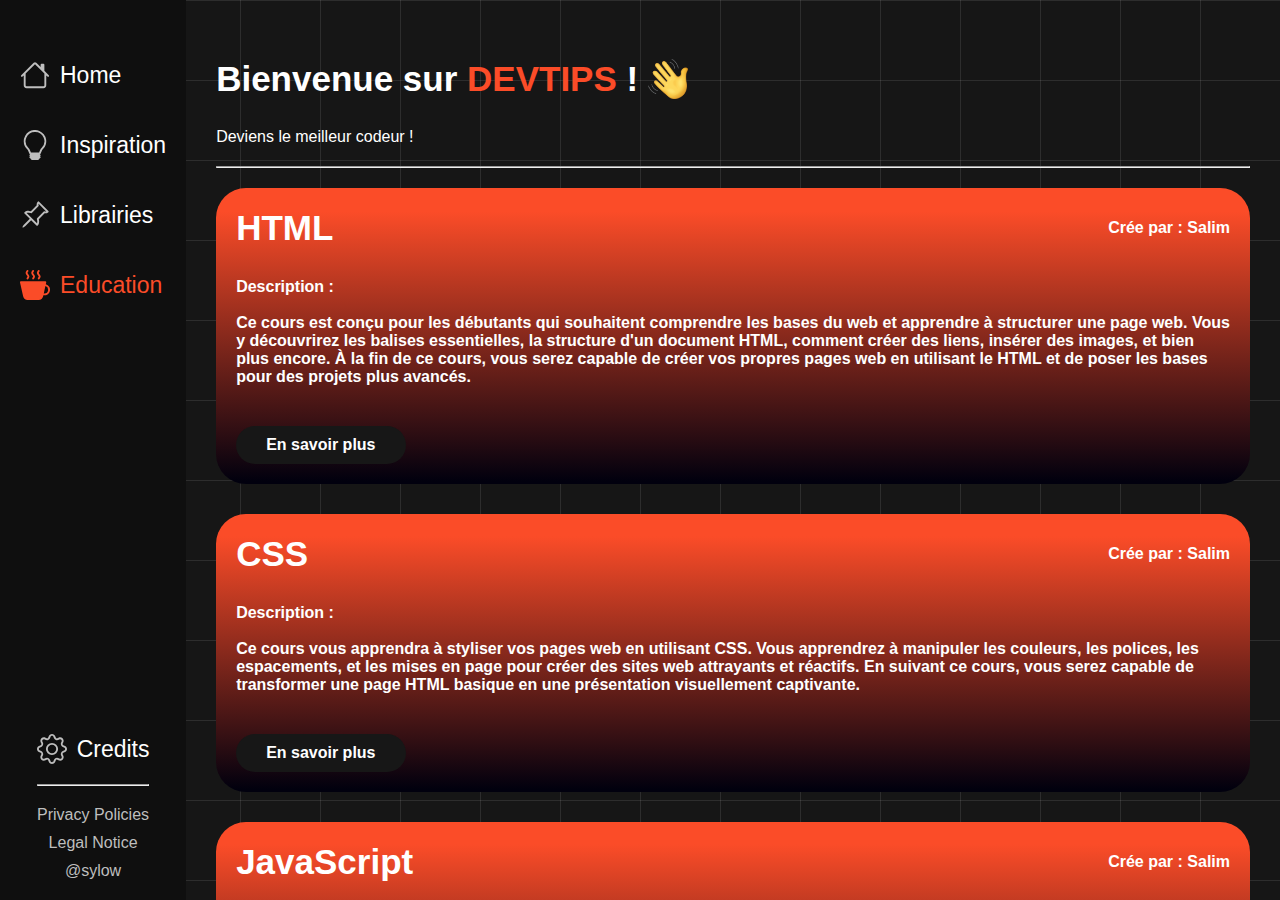
==== commit f15150e4: "maj" ====
--- a/cours.html
+++ b/cours.html
@@ -226,62 +226,6 @@
             </section>
 
 
-            
-            <div>
-                Le reste est en cours de livraison !
-            </div>
-            <div class="loader">
-                <div class="truckWrapper">
-                    <div class="truckBody">
-                        <svg xmlns="http://www.w3.org/2000/svg" fill="none" viewBox="0 0 198 93" class="trucksvg">
-                            <path stroke-width="3" stroke="#282828" fill="#F83D3D"
-                                d="M135 22.5H177.264C178.295 22.5 179.22 23.133 179.594 24.0939L192.33 56.8443C192.442 57.1332 192.5 57.4404 192.5 57.7504V89C192.5 90.3807 191.381 91.5 190 91.5H135C133.619 91.5 132.5 90.3807 132.5 89V25C132.5 23.6193 133.619 22.5 135 22.5Z">
-                            </path>
-                            <path stroke-width="3" stroke="#282828" fill="#7D7C7C"
-                                d="M146 33.5H181.741C182.779 33.5 183.709 34.1415 184.078 35.112L190.538 52.112C191.16 53.748 189.951 55.5 188.201 55.5H146C144.619 55.5 143.5 54.3807 143.5 53V36C143.5 34.6193 144.619 33.5 146 33.5Z">
-                            </path>
-                            <path stroke-width="2" stroke="#282828" fill="#282828"
-                                d="M150 65C150 65.39 149.763 65.8656 149.127 66.2893C148.499 66.7083 147.573 67 146.5 67C145.427 67 144.501 66.7083 143.873 66.2893C143.237 65.8656 143 65.39 143 65C143 64.61 143.237 64.1344 143.873 63.7107C144.501 63.2917 145.427 63 146.5 63C147.573 63 148.499 63.2917 149.127 63.7107C149.763 64.1344 150 64.61 150 65Z">
-                            </path>
-                            <rect stroke-width="2" stroke="#282828" fill="#FFFCAB" rx="1" height="7" width="5" y="63"
-                                x="187"></rect>
-                            <rect stroke-width="2" stroke="#282828" fill="#282828" rx="1" height="11" width="4" y="81"
-                                x="193"></rect>
-                            <rect stroke-width="3" stroke="#282828" fill="#DFDFDF" rx="2.5" height="90" width="121"
-                                y="1.5" x="6.5"></rect>
-                            <rect stroke-width="2" stroke="#282828" fill="#DFDFDF" rx="2" height="4" width="6" y="84"
-                                x="1"></rect>
-                        </svg>
-                    </div>
-                    <div class="truckTires">
-                        <svg xmlns="http://www.w3.org/2000/svg" fill="none" viewBox="0 0 30 30" class="tiresvg">
-                            <circle stroke-width="3" stroke="#282828" fill="#282828" r="13.5" cy="15" cx="15">
-                            </circle>
-                            <circle fill="#DFDFDF" r="7" cy="15" cx="15"></circle>
-                        </svg>
-                        <svg xmlns="http://www.w3.org/2000/svg" fill="none" viewBox="0 0 30 30" class="tiresvg">
-                            <circle stroke-width="3" stroke="#282828" fill="#282828" r="13.5" cy="15" cx="15">
-                            </circle>
-                            <circle fill="#DFDFDF" r="7" cy="15" cx="15"></circle>
-                        </svg>
-                    </div>
-                    <div class="road"></div>
-
-                    <svg xml:space="preserve" viewBox="0 0 453.459 453.459" xmlns:xlink="http://www.w3.org/1999/xlink"
-                        xmlns="http://www.w3.org/2000/svg" id="Capa_1" version="1.1" fill="#000000" class="lampPost">
-                        <path d="M252.882,0c-37.781,0-68.686,29.953-70.245,67.358h-6.917v8.954c-26.109,2.163-45.463,10.011-45.463,19.366h9.993
-c-1.65,5.146-2.507,10.54-2.507,16.017c0,28.956,23.558,52.514,52.514,52.514c28.956,0,52.514-23.558,52.514-52.514
-c0-5.478-0.856-10.872-2.506-16.017h9.992c0-9.354-19.352-17.204-45.463-19.366v-8.954h-6.149C200.189,38.779,223.924,16,252.882,16
-c29.952,0,54.32,24.368,54.32,54.32c0,28.774-11.078,37.009-25.105,47.437c-17.444,12.968-37.216,27.667-37.216,78.884v113.914
-h-0.797c-5.068,0-9.174,4.108-9.174,9.177c0,2.844,1.293,5.383,3.321,7.066c-3.432,27.933-26.851,95.744-8.226,115.459v11.202h45.75
-v-11.202c18.625-19.715-4.794-87.527-8.227-115.459c2.029-1.683,3.322-4.223,3.322-7.066c0-5.068-4.107-9.177-9.176-9.177h-0.795
-V196.641c0-43.174,14.942-54.283,30.762-66.043c14.793-10.997,31.559-23.461,31.559-60.277C323.202,31.545,291.656,0,252.882,0z
-M232.77,111.694c0,23.442-19.071,42.514-42.514,42.514c-23.442,0-42.514-19.072-42.514-42.514c0-5.531,1.078-10.957,3.141-16.017
-h78.747C231.693,100.736,232.77,106.162,232.77,111.694z"></path>
-                    </svg>
-                </div>
-            </div>
-
         </section>
     </section>
 
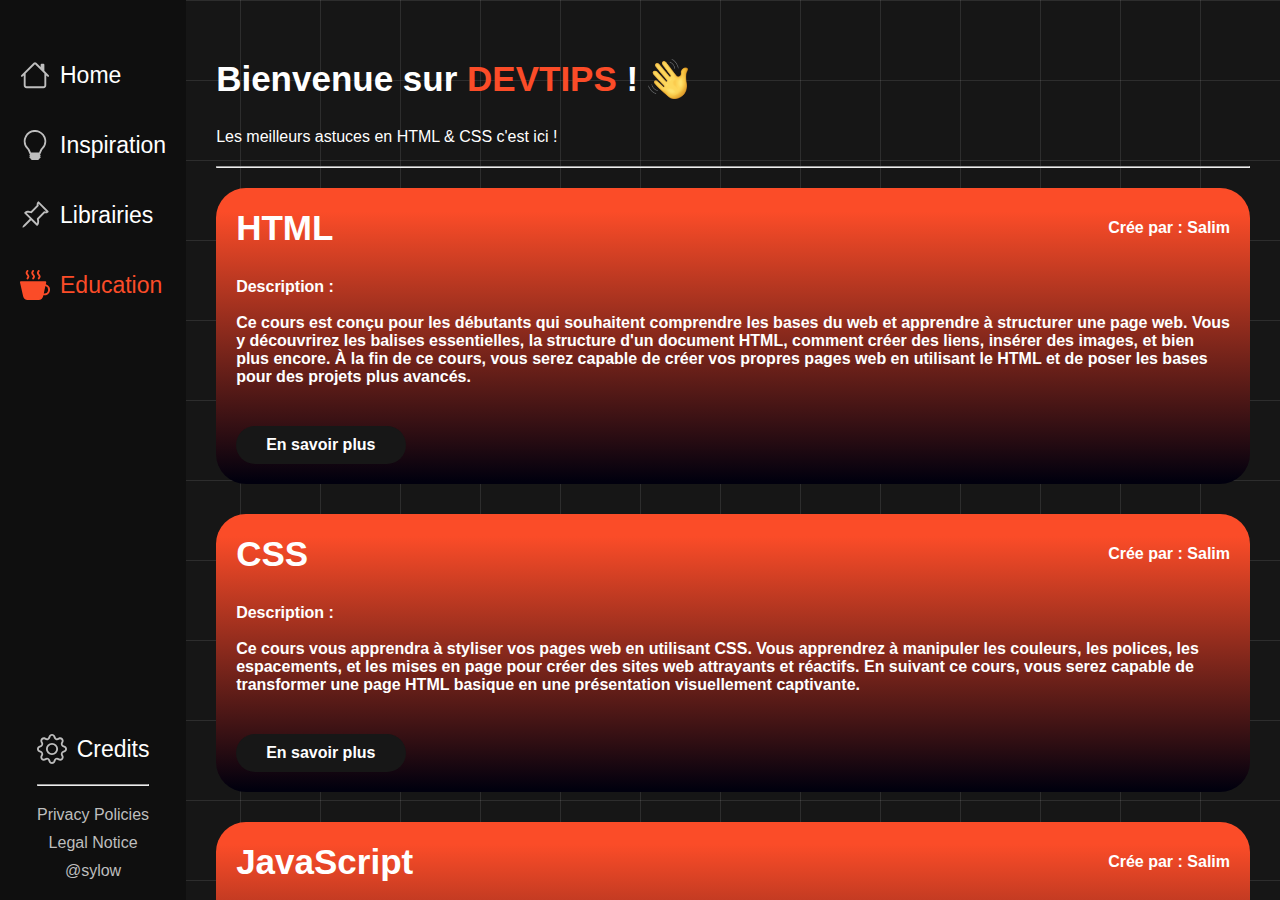
==== commit 118f8c0d: "filarian" ====
--- a/cours.html
+++ b/cours.html
@@ -98,6 +98,7 @@
                 </div>
             </div>
 
+
             <hr>
             <!-- LISTE DE TOUTE LES CARTES A AFFICHER EN FONCTION DU CHOIX DE L'UTILISATEUR (oe on peut faire plus opti mais nique) -->
 
--- a/styles/index.css
+++ b/styles/index.css
@@ -251,6 +251,7 @@
     gap: 20px;
     display: flex;
     flex-wrap: wrap;
+    justify-content: center;
 }
 .barrederecherche{
     display: flex;
@@ -363,4 +364,16 @@
         transform: translateY(0);
         opacity: 1;
     }
+}
+
+.breadcrumb {
+    padding: 10px;
+    background-color: #f8f8f800;
+}
+.breadcrumb a {
+    text-decoration: none;
+    color: #fb4c28;
+}
+.breadcrumb span {
+    margin: 0 5px;
 }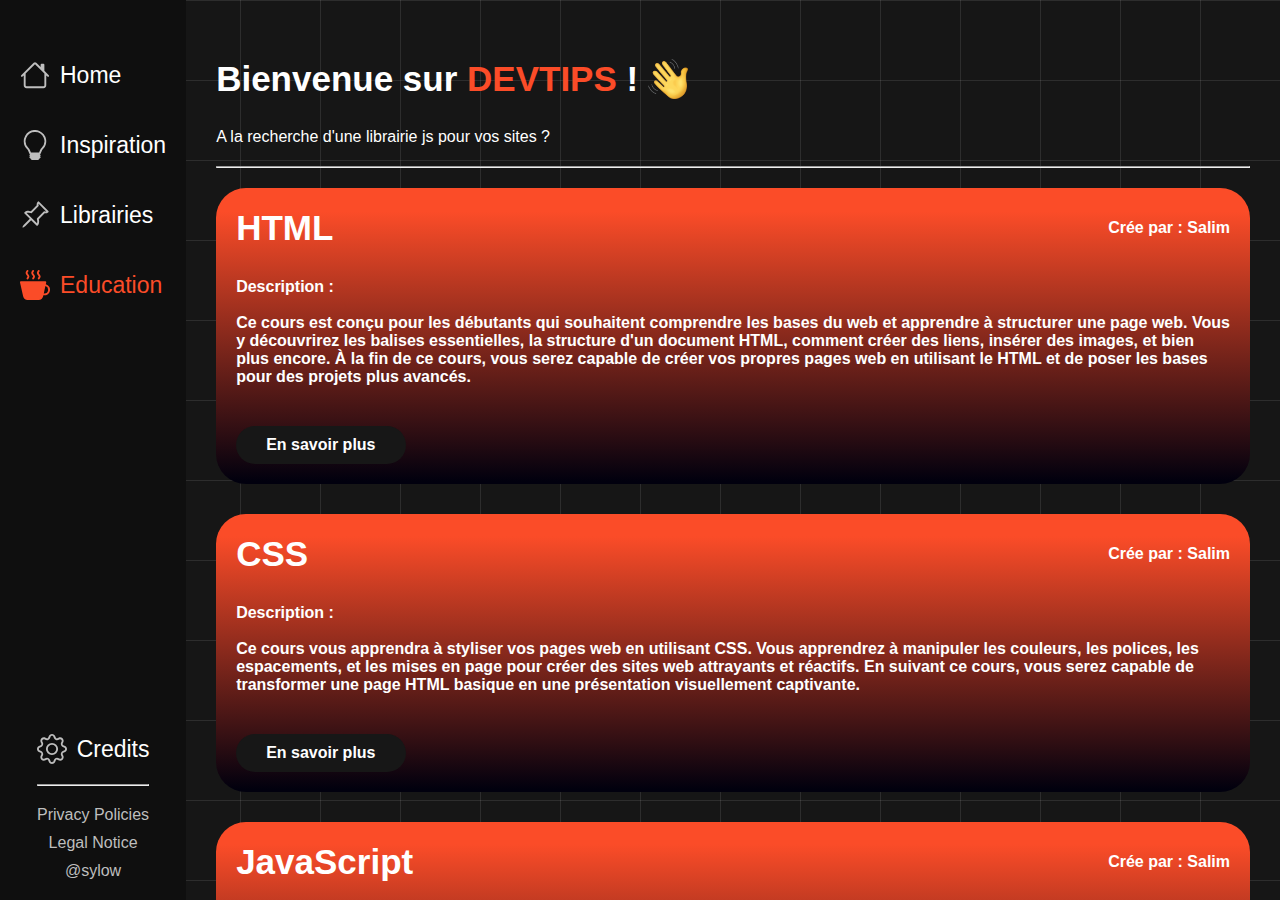
==== commit 13938a83: "lien -> index" ====
--- a/cours.html
+++ b/cours.html
@@ -82,8 +82,10 @@
             <div class="header">
                 <div>
                     <div class="titre">
-                        <h2>Bienvenue sur <span>DEVTIPS</span> ! </h2><img src="images/handemoji.webp" alt=""
-                            class="emoji">
+                        <a href="index.html">
+                            <h2>Bienvenue sur <span>DEVTIPS</span> ! </h2>
+                        </a>
+                        <img src="images/handemoji.webp" alt="" class="emoji">
                     </div>
                     <div class="accroche" id="texte">Chargement...</div>
                 </div>
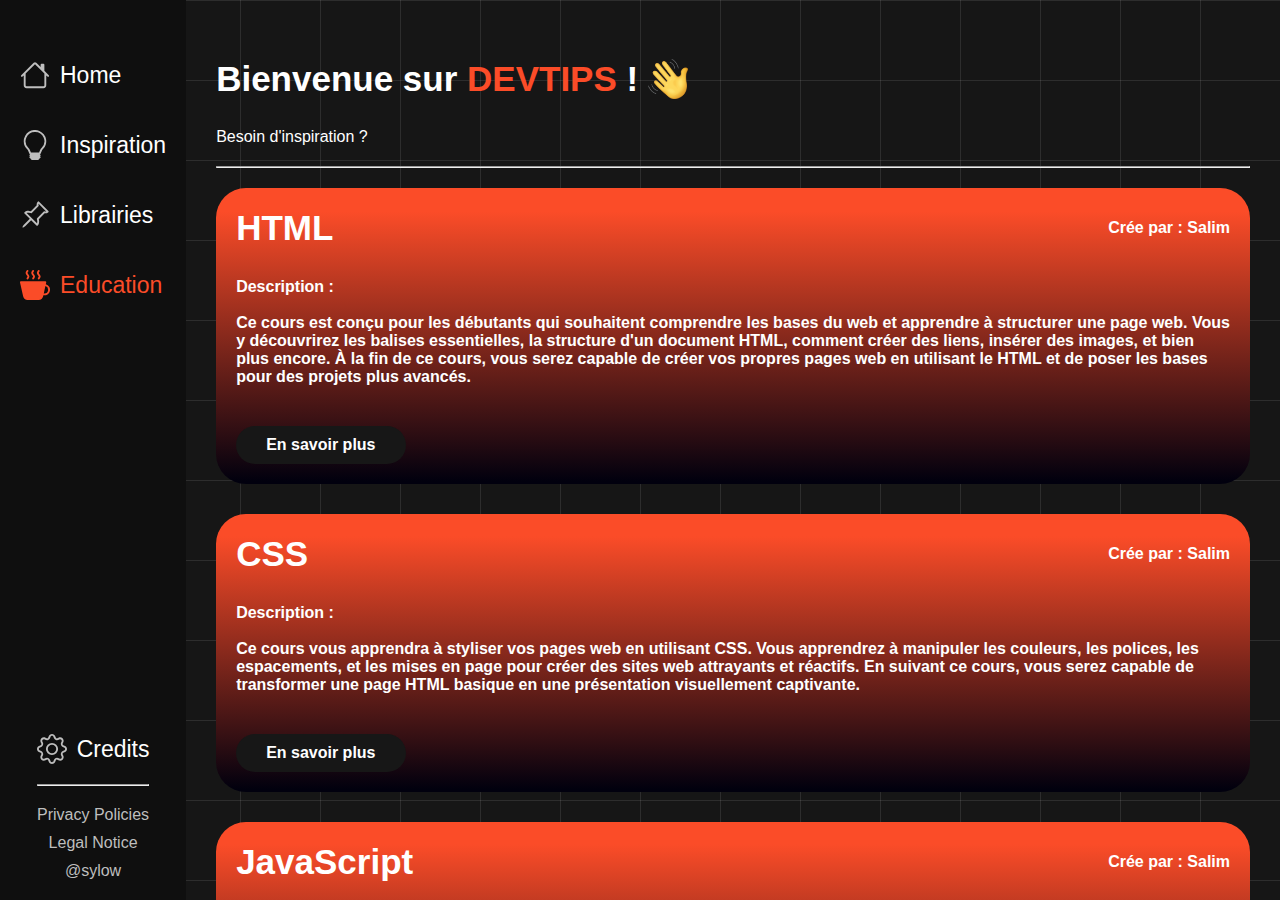
==== commit 0ee47683: "SEO" ====
--- a/cours.html
+++ b/cours.html
@@ -5,6 +5,15 @@
     <meta charset="UTF-8">
     <meta name="viewport" content="width=device-width, initial-scale=1.0">
     <title>DEVTIPS</title>
+    <!-- SEO -->
+    <meta name="description"
+        content="Apprenez à coder avec des cours complets sur HTML, JavaScript, PHP et SQL. Des tutoriels simples et accessibles pour débutants et développeurs confirmés.">
+    <meta name="keywords"
+        content="apprendre à coder, HTML, JavaScript, PHP, SQL, tutoriels, cours de programmation, développement web, devtips">
+    <meta name="robots" content="index, follow">
+    <meta name="author" content="GLENAC Salim">
+    <meta name="language" content="fr">
+    <!-- STYLE -->
     <link rel="stylesheet" media="screen and (max-width: 680px)" href="styles/mobile.css">
     <link rel="stylesheet" media="screen and (min-width: 680px)" href="styles/index.css">
     <link rel="stylesheet" href="styles/cartoonloading.css">
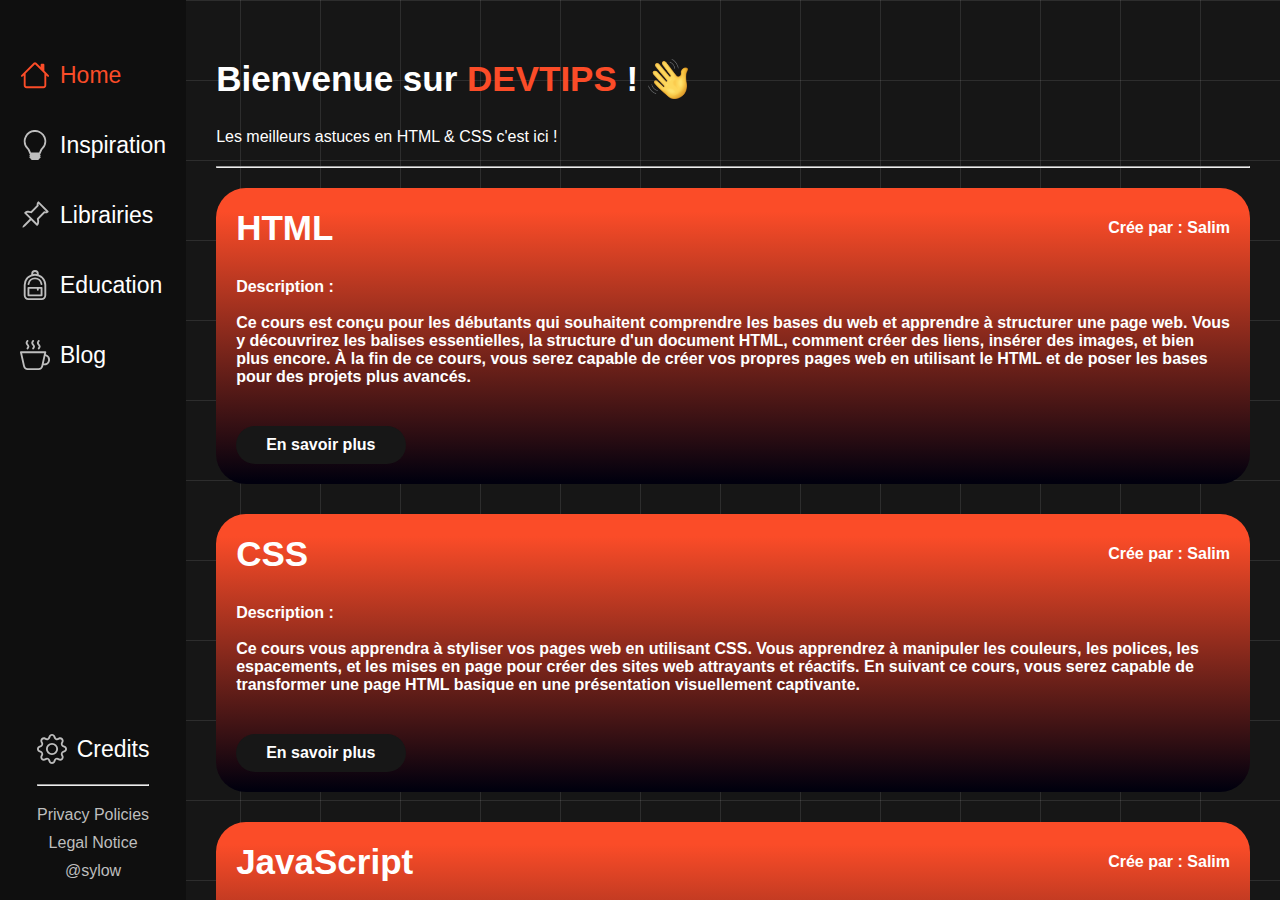
==== commit d2b7c867: "ajoute boutton blog" ====
--- a/cours.html
+++ b/cours.html
@@ -25,12 +25,12 @@
             <section>
                 <div class="barrelaterallien">
                     <div class="lienicon">
-                        <svg xmlns="http://www.w3.org/2000/svg" width="30" height="30" fill="currentColor"
+                        <svg xmlns="http://www.w3.org/2000/svg" width="30" height="30" fill="#fb4c28"
                             class="bi bi-house" viewBox="0 0 16 16">
                             <path
                                 d="M8.707 1.5a1 1 0 0 0-1.414 0L.646 8.146a.5.5 0 0 0 .708.708L2 8.207V13.5A1.5 1.5 0 0 0 3.5 15h9a1.5 1.5 0 0 0 1.5-1.5V8.207l.646.647a.5.5 0 0 0 .708-.708L13 5.793V2.5a.5.5 0 0 0-.5-.5h-1a.5.5 0 0 0-.5.5v1.293zM13 7.207V13.5a.5.5 0 0 1-.5.5h-9a.5.5 0 0 1-.5-.5V7.207l5-5z" />
                         </svg>
-                        <a href="index.html" class="barrelateraltxt">Home</a>
+                        <a href="index.html" class="barrelateraltxt"><span>Home</span></a>
                     </div>
                     <div class="lienicon">
                         <svg xmlns="http://www.w3.org/2000/svg" width="30" height="30" fill="currentColor"
@@ -49,14 +49,24 @@
                         <a href="librairie.html" class="barrelateraltxt">Librairies</a>
                     </div>
                     <div class="lienicon">
-                        <svg xmlns="http://www.w3.org/2000/svg" width="30" height="30" fill="#fb4c28"
-                            class="bi bi-cup-hot-fill" viewBox="0 0 16 16">
+                        <svg xmlns="http://www.w3.org/2000/svg" width="30" height="30" fill="currentColor"
+                            class="bi bi-backpack" viewBox="0 0 16 16">
+                            <path
+                                d="M4.04 7.43a4 4 0 0 1 7.92 0 .5.5 0 1 1-.99.14 3 3 0 0 0-5.94 0 .5.5 0 1 1-.99-.14M4 9.5a.5.5 0 0 1 .5-.5h7a.5.5 0 0 1 .5.5v4a.5.5 0 0 1-.5.5h-7a.5.5 0 0 1-.5-.5zm1 .5v3h6v-3h-1v.5a.5.5 0 0 1-1 0V10z" />
+                            <path
+                                d="M6 2.341V2a2 2 0 1 1 4 0v.341c2.33.824 4 3.047 4 5.659v5.5a2.5 2.5 0 0 1-2.5 2.5h-7A2.5 2.5 0 0 1 2 13.5V8a6 6 0 0 1 4-5.659M7 2v.083a6 6 0 0 1 2 0V2a1 1 0 0 0-2 0m1 1a5 5 0 0 0-5 5v5.5A1.5 1.5 0 0 0 4.5 15h7a1.5 1.5 0 0 0 1.5-1.5V8a5 5 0 0 0-5-5" />
+                        </svg>
+                        <a href="cours.html" class="barrelateraltxt">Education</a>
+                    </div>
+                    <div class="lienicon">
+                        <svg xmlns="http://www.w3.org/2000/svg" width="30" height="30" fill="currentColor"
+                            class="bi bi-cup-hot" viewBox="0 0 16 16">
                             <path fill-rule="evenodd"
-                                d="M.5 6a.5.5 0 0 0-.488.608l1.652 7.434A2.5 2.5 0 0 0 4.104 16h5.792a2.5 2.5 0 0 0 2.44-1.958l.131-.59a3 3 0 0 0 1.3-5.854l.221-.99A.5.5 0 0 0 13.5 6zM13 12.5a2 2 0 0 1-.316-.025l.867-3.898A2.001 2.001 0 0 1 13 12.5" />
+                                d="M.5 6a.5.5 0 0 0-.488.608l1.652 7.434A2.5 2.5 0 0 0 4.104 16h5.792a2.5 2.5 0 0 0 2.44-1.958l.131-.59a3 3 0 0 0 1.3-5.854l.221-.99A.5.5 0 0 0 13.5 6zM13 12.5a2 2 0 0 1-.316-.025l.867-3.898A2.001 2.001 0 0 1 13 12.5M2.64 13.825 1.123 7h11.754l-1.517 6.825A1.5 1.5 0 0 1 9.896 15H4.104a1.5 1.5 0 0 1-1.464-1.175" />
                             <path
                                 d="m4.4.8-.003.004-.014.019a4 4 0 0 0-.204.31 2 2 0 0 0-.141.267c-.026.06-.034.092-.037.103v.004a.6.6 0 0 0 .091.248c.075.133.178.272.308.445l.01.012c.118.158.26.347.37.543.112.2.22.455.22.745 0 .188-.065.368-.119.494a3 3 0 0 1-.202.388 5 5 0 0 1-.253.382l-.018.025-.005.008-.002.002A.5.5 0 0 1 3.6 4.2l.003-.004.014-.019a4 4 0 0 0 .204-.31 2 2 0 0 0 .141-.267c.026-.06.034-.092.037-.103a.6.6 0 0 0-.09-.252A4 4 0 0 0 3.6 2.8l-.01-.012a5 5 0 0 1-.37-.543A1.53 1.53 0 0 1 3 1.5c0-.188.065-.368.119-.494.059-.138.134-.274.202-.388a6 6 0 0 1 .253-.382l.025-.035A.5.5 0 0 1 4.4.8m3 0-.003.004-.014.019a4 4 0 0 0-.204.31 2 2 0 0 0-.141.267c-.026.06-.034.092-.037.103v.004a.6.6 0 0 0 .091.248c.075.133.178.272.308.445l.01.012c.118.158.26.347.37.543.112.2.22.455.22.745 0 .188-.065.368-.119.494a3 3 0 0 1-.202.388 5 5 0 0 1-.253.382l-.018.025-.005.008-.002.002A.5.5 0 0 1 6.6 4.2l.003-.004.014-.019a4 4 0 0 0 .204-.31 2 2 0 0 0 .141-.267c.026-.06.034-.092.037-.103a.6.6 0 0 0-.09-.252A4 4 0 0 0 6.6 2.8l-.01-.012a5 5 0 0 1-.37-.543A1.53 1.53 0 0 1 6 1.5c0-.188.065-.368.119-.494.059-.138.134-.274.202-.388a6 6 0 0 1 .253-.382l.025-.035A.5.5 0 0 1 7.4.8m3 0-.003.004-.014.019a4 4 0 0 0-.204.31 2 2 0 0 0-.141.267c-.026.06-.034.092-.037.103v.004a.6.6 0 0 0 .091.248c.075.133.178.272.308.445l.01.012c.118.158.26.347.37.543.112.2.22.455.22.745 0 .188-.065.368-.119.494a3 3 0 0 1-.202.388 5 5 0 0 1-.252.382l-.019.025-.005.008-.002.002A.5.5 0 0 1 9.6 4.2l.003-.004.014-.019a4 4 0 0 0 .204-.31 2 2 0 0 0 .141-.267c.026-.06.034-.092.037-.103a.6.6 0 0 0-.09-.252A4 4 0 0 0 9.6 2.8l-.01-.012a5 5 0 0 1-.37-.543A1.53 1.53 0 0 1 9 1.5c0-.188.065-.368.119-.494.059-.138.134-.274.202-.388a6 6 0 0 1 .253-.382l.025-.035A.5.5 0 0 1 10.4.8" />
                         </svg>
-                        <a href="cours.html" class="barrelateraltxt"><span>Education</span></a>
+                        <a href="blog.html" class="barrelateraltxt">Blog</a>
                     </div>
                 </div>
             </section>
--- a/styles/mobile.css
+++ b/styles/mobile.css
@@ -172,7 +172,7 @@
     color: #ffffff;
     font-weight: bold;
     padding: 20px;
-    background: linear-gradient(180deg, rgba(251,76,40,1) 8%, rgba(1,0,14,1) 99%);
+    background: linear-gradient(180deg, #fb4c28 8%, rgba(1,0,14,1) 99%);
     border-radius: 30px;
     background-size: cover;
     width: 100%;
